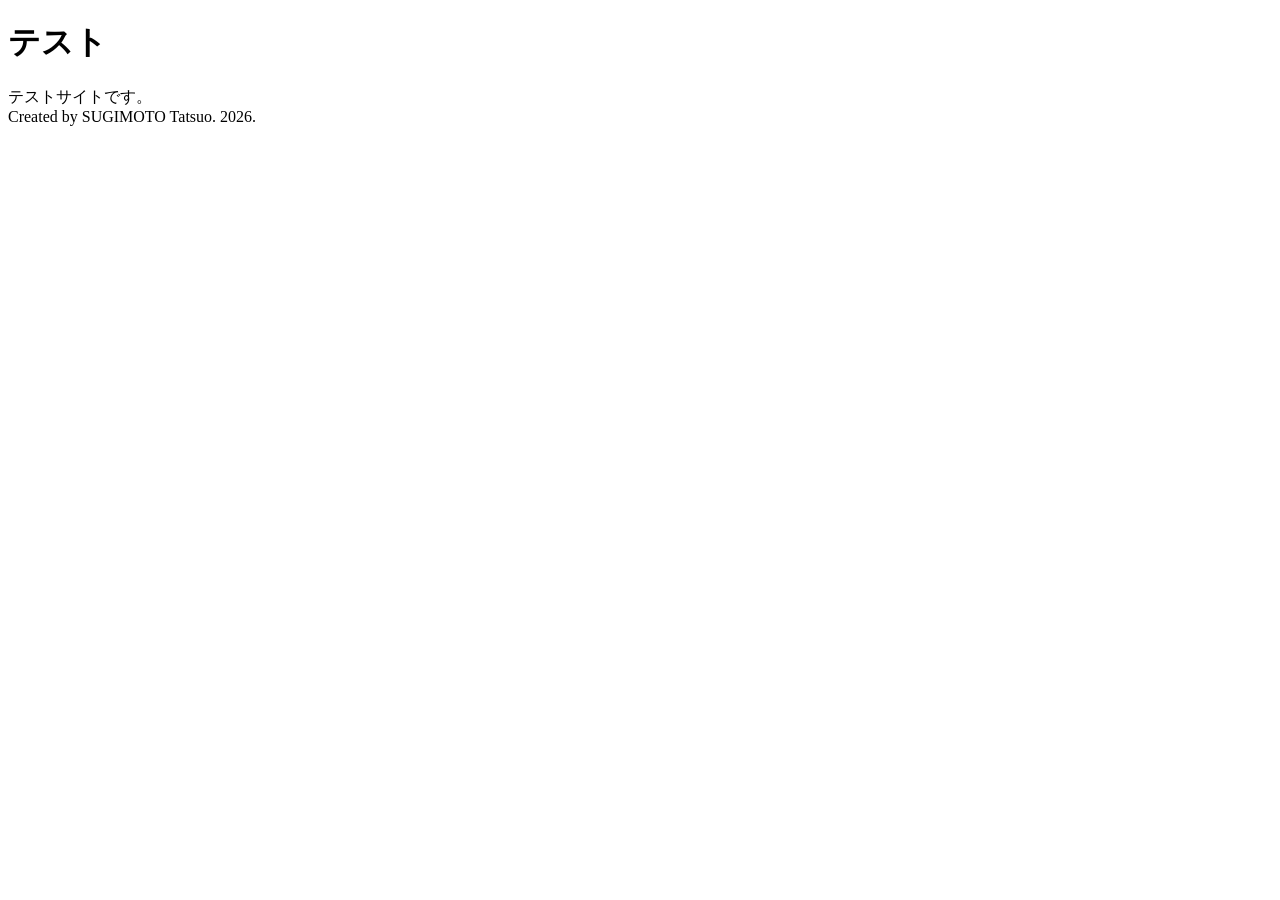
==== docs/index.html @ df459398 "Add files via upload" ====
<!DOCTYPE html>
<html lang="ja">
<head>
  <meta charset="UTF-8">
  <meta name="viewport" content="width=device-width, initial-scale=1.0">
  <title>テスト</title>
  <link rel="stylesheet" href="style.css">
</head>
<body>
  <header>
    <h1>テスト</h1>
  </header>

  <main>
    テストサイトです。
  </main>
  <footer>Created by SUGIMOTO Tatsuo. 2026.</footer>
</body>
</html>
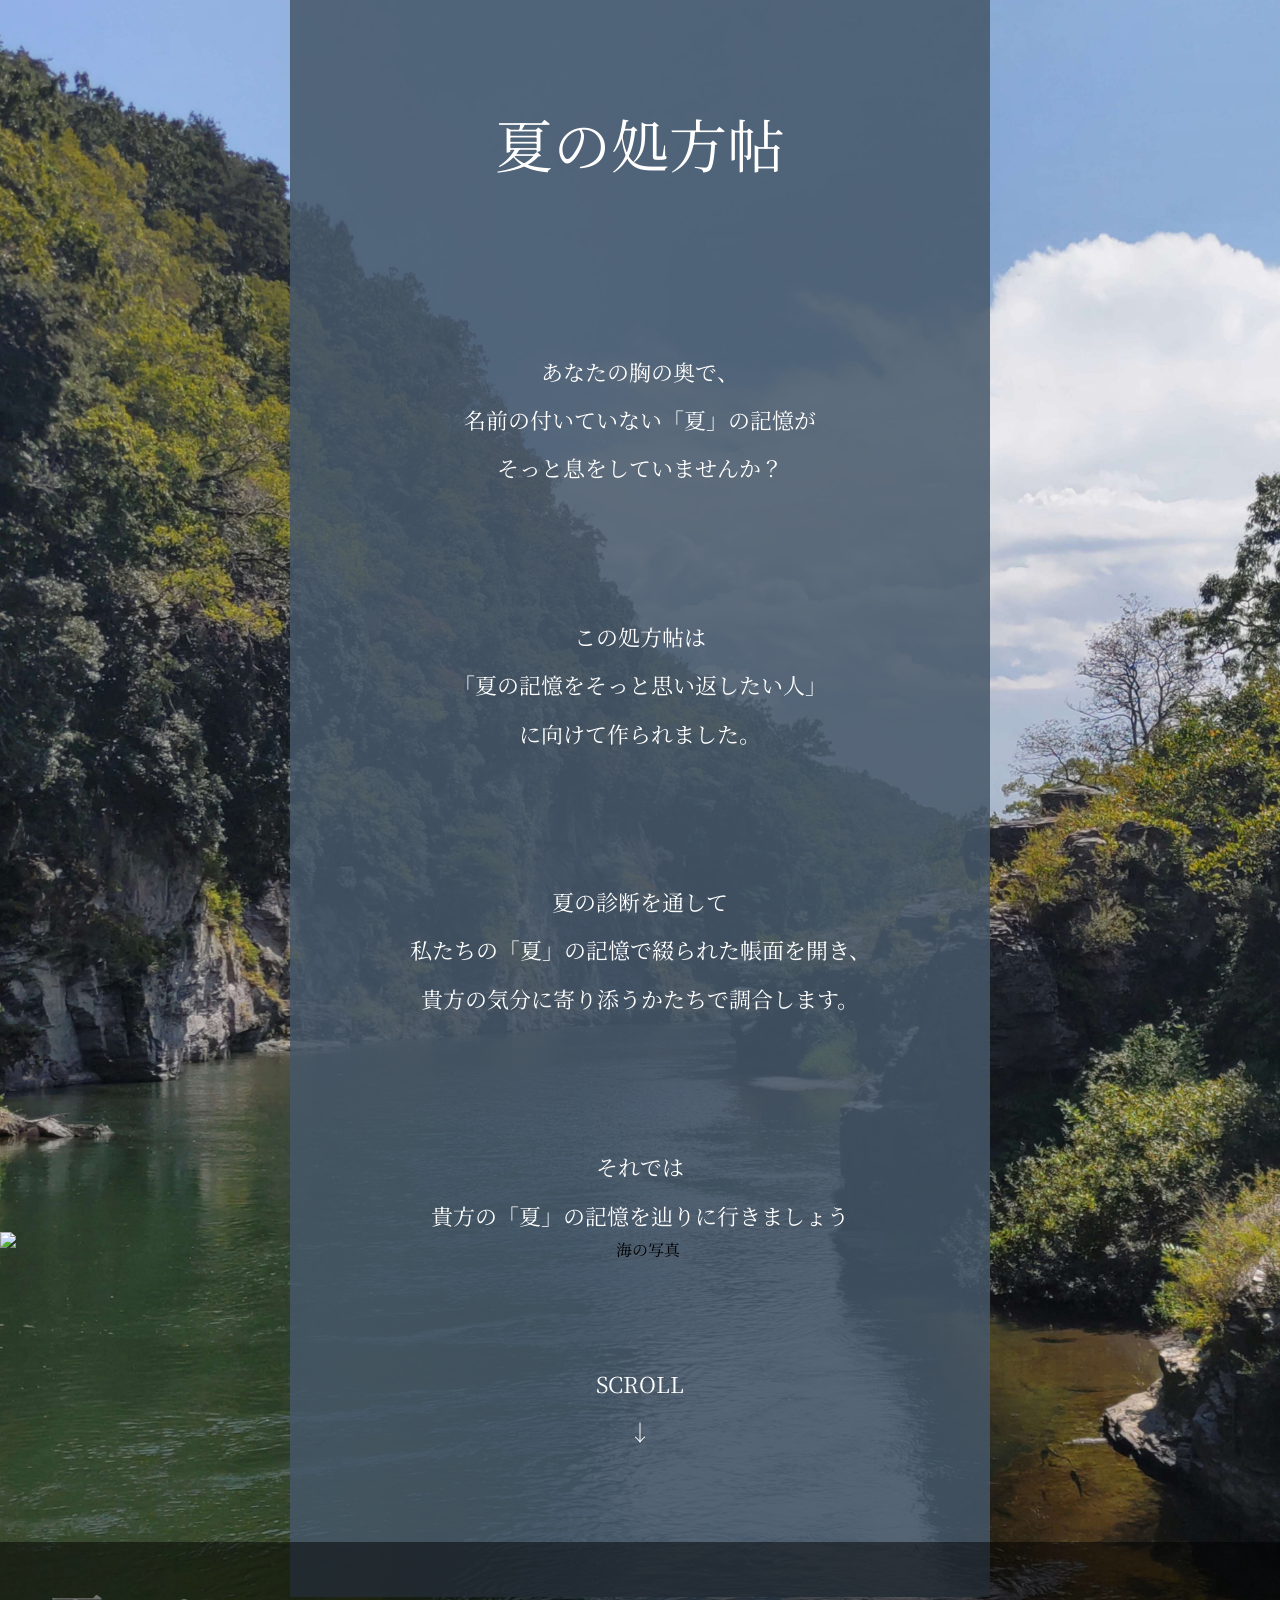
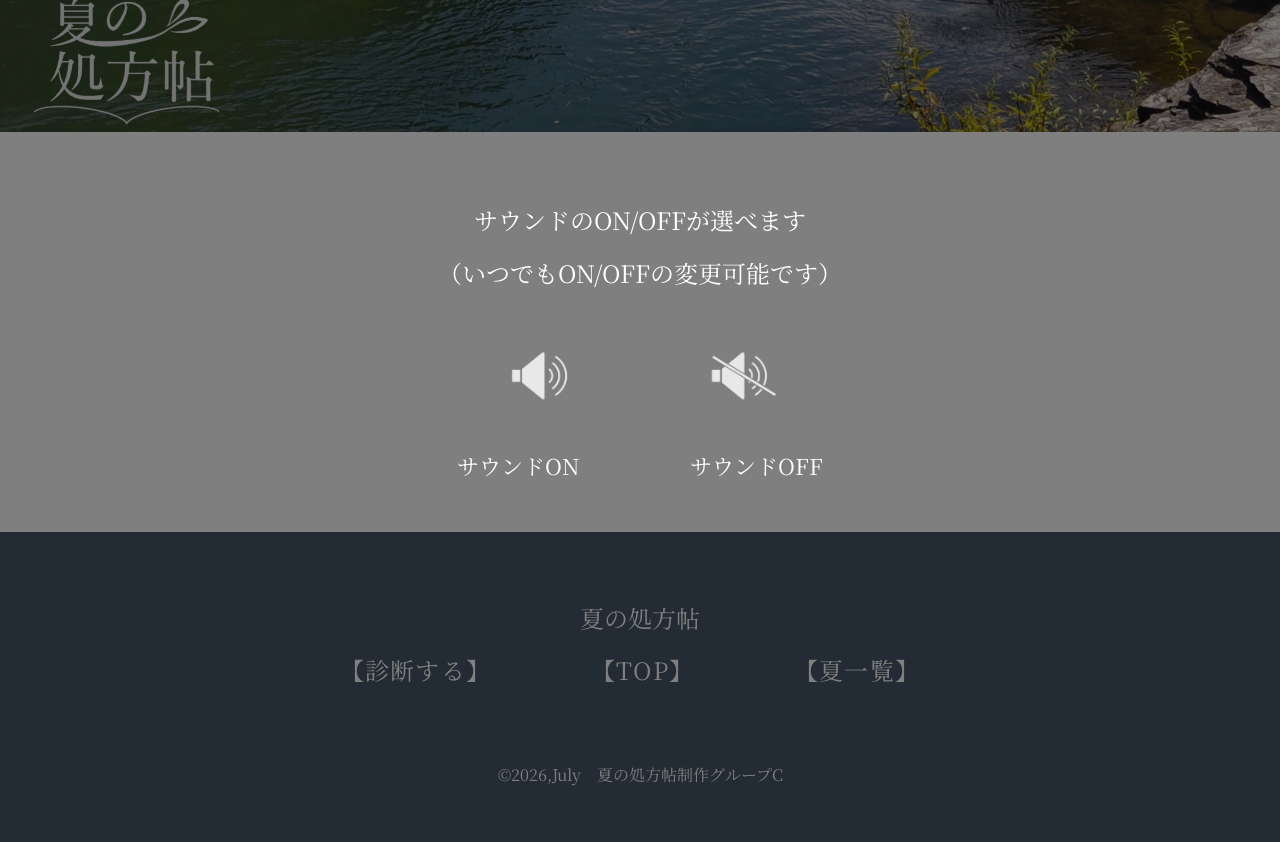
==== commit d041b0de: "Add files via upload" ====
--- a/docs/index.html
+++ b/docs/index.html
@@ -1,19 +1,157 @@
-<!DOCTYPE html>
-<html lang="ja">
-<head>
-  <meta charset="UTF-8">
-  <meta name="viewport" content="width=device-width, initial-scale=1.0">
-  <title>テスト</title>
-  <link rel="stylesheet" href="style.css">
-</head>
-<body>
-  <header>
-    <h1>テスト</h1>
-  </header>
-
-  <main>
-    テストサイトです。
-  </main>
-  <footer>Created by SUGIMOTO Tatsuo. 2026.</footer>
-</body>
-</html>
+<!DOCTYPE html>
+<html lang="ja">
+<head>
+    <meta charset="UTF-8">
+    <meta name="viewport" content="width=device-width, initial-scale=1.0">
+    <title>トップページ</title>
+    <link rel="stylesheet" href="style.css">
+    <link rel="preconnect" href="https://fonts.googleapis.com">
+    <link rel="preconnect" href="https://fonts.gstatic.com" crossorigin>
+    <link href="https://fonts.googleapis.com/css2?family=Noto+Serif+JP:wght@200..900&family=Nunito:ital,wght@0,200..1000;1,200..1000&display=swap" rel="stylesheet">
+</head>
+<body>
+    <audio id="bgm" src="sounds/風鈴の音.mp3"></audio>
+    <img class="logo" src="images/logo.png">
+    <div class="volume-overlay" id="volumeOverlay">
+        <div class="volume-text">
+            <h2>サウンドのON/OFFが選べます</h2>
+            <h2>（いつでもON/OFFの変更可能です）</h2>
+        </div>
+        <div class="volume-icons">
+            <img id="soundOn" src="images/on.png" alt="音声ON">
+            <img id="soundOff" src="images/off.png" alt="音声OFF">
+        </div>
+        <div class="volume-text">
+            <h3>サウンドON　　　　　サウンドOFF</h3>
+        </div>
+    </div>
+    
+    <div class="intro-wrapper">
+        <div class="introduce-band">
+            <h1>夏の処方帖</h1>
+            <h3>
+                あなたの胸の奥で、<br>
+                名前の付いていない「夏」の記憶が<br>
+                そっと息をしていませんか？
+            </h3>
+            <h3>
+                この処方帖は<br>
+                「夏の記憶をそっと思い返したい人」<br>
+                に向けて作られました。
+            </h3>
+            <h3>
+                夏の診断を通して<br>
+                私たちの「夏」の記憶で綴られた帳面を開き、<br>
+                貴方の気分に寄り添うかたちで調合します。
+            </h3>
+            <h3>
+                それでは<br>
+                貴方の「夏」の記憶を辿りに行きましょう
+            </h3>
+            <h3 id="scrollText">
+                SCROLL<br>↓
+            </h3>
+        </div>
+    </div>
+    
+    <div class="stack" id="stack">
+        <img class="ichiran" src="images/ichiran.png" alt="海の写真">
+        <div class="main-head" id="mainHead">
+            <h1>
+                <a href="index.html"><img src="images/logo.png"></a>
+                 <button class="sound-button" id="soundBtn" type="button" aria-label="音声のON/OFFを切り替え">
+                    <img src="images/on.png" id="soundBtnIcon" alt="音声ON">
+                </button>
+            </h1>
+        </div>
+        <div class="main" id="maincontext">
+            <h3>
+                以下の「診断する」ボタンから<br>
+                夏の問診票の記入をお願いします。<br><br>
+                診断結果をもとにあなたの気分に寄り添った「夏」を調合します。
+            </h3>
+            <a href="sindan/sindan-1.html" class="sindan-btn">診断する</a>
+            <p>↓種類から選ぶ</p>
+            <h2 id="natsuListTitle">夏一覧</h2>
+            <div class="natsu-list" id="natsuList">
+                <div class="natsu-col">
+                    <div class="natsu-item" style="background-image: url('images/fes.png');">
+                        <div class="natsu-overlay">
+                            <p class="natsu-title">マツリールクリーム</p>
+                            <a href="medicine/result-b.html" class="natsu-link">詳細を見る＞</a>
+                        </div>
+                    </div>
+                    <div class="natsu-item" style="background-image: url('images/ramune.png');">
+                        <div class="natsu-overlay">
+                            <p class="natsu-title">ラムネール錠 1.9%</p>
+                            <a href="medicine/result-i.html" class="natsu-link">詳細を見る＞</a>
+                        </div>
+                    </div>
+                    <div class="natsu-item" style="background-image: url('images/tunnel.png');">
+                        <div class="natsu-overlay">
+                            <p class="natsu-title">グルーミン隧錠</p>
+                            <a href="medicine/result-a.html" class="natsu-link">詳細を見る＞</a>
+                        </div>
+                    </div>
+                </div>
+            <div class="natsu-col natsu-col-center">
+                <div class="natsu-item" style="background-image: url('images/ocean.png');">
+                    <div class="natsu-overlay">
+                            <p class="natsu-title">オーシャン顆ィ粒</p>
+                            <a href="medicine/result-d.html" class="natsu-link">詳細を見る＞</a>
+                        </div>
+                </div>
+                <div class="natsu-item" style="background-image: url('images/shrine.png');">
+                    <div class="natsu-overlay">
+                            <p class="natsu-title">杜の雫（もりのしずく）</p>
+                            <a href="medicine/result-f.html" class="natsu-link">詳細を見る＞</a>
+                        </div>
+                </div>
+                <div class="natsu-item" style="background-image: url('images/field.png');">
+                    <div class="natsu-overlay">
+                            <p class="natsu-title">原風景シロップ</p>
+                            <a href="medicine/result-e.html" class="natsu-link">詳細を見る＞</a>
+                        </div>
+                </div>
+                <div class="natsu-item" style="background-image: url('images/sunset.png');">
+                    <div class="natsu-overlay">
+                            <p class="natsu-title">夕凪ドロップ</p>
+                            <a href="medicine/result-h.html" class="natsu-link">詳細を見る＞</a>
+                        </div>
+                </div>
+            </div>
+            <div class="natsu-col">
+                <div class="natsu-item" style="background-image: url('images/forest.png');">
+                    <div class="natsu-overlay">
+                            <p class="natsu-title">森音錠</p>
+                            <a href="medicine/result-c.html" class="natsu-link">詳細を見る＞</a>
+                        </div>
+                </div>
+                <div class="natsu-item" style="background-image: url('images/ka.png');">
+                    <div class="natsu-overlay">
+                            <p class="natsu-title">蚊取貼香</p>
+                            <a href="medicine/result-j.html" class="natsu-link">詳細を見る＞</a>
+                        </div>
+                </div>
+                <div class="natsu-item" style="background-image: url('images/water_melon.png');">
+                    <div class="natsu-overlay">
+                            <p class="natsu-title">西瓜漢方（すいかんぽう）</p>
+                            <a href="medicine/result-g.html" class="natsu-link">詳細を見る＞</a>
+                        </div>
+                </div>
+            </div>
+            </div>
+        </div>
+    </div>
+    <footer>
+        <h2>夏の処方帖</h2>
+        <nav class="footer-nav">
+            <a href="sindan/sindan-1.html">【診断する】</a>
+            <a href="index.html">【TOP】</a>
+            <a href="" id="footerNatsuLink">【夏一覧】</a>
+        </nav>
+        <p>©2026,July　夏の処方帖制作グループC</p>
+    </footer>
+    <script src="script.js"></script>
+</body>
+</html>
--- a/docs/style.css
+++ b/docs/style.css
@@ -0,0 +1,338 @@
+* {
+    margin: 0;
+    padding: 0;
+    box-sizing: border-box;
+    font-family: "Noto Serif JP", sans-serif;
+    font-optical-sizing: auto;
+    font-weight: 400;
+    font-style: normal;
+}
+
+body {
+  width: 100%;
+  text-align: center;
+  line-height: 2.2;
+}
+body h1 {
+  font-size: 58px;
+  margin-top: 40px;
+  margin-bottom: 120px;
+}
+body h3 {
+  font-size: 22px;
+  margin-top: 20px;
+  margin-bottom: 100px;
+}
+
+.logo {
+  position: fixed;
+  top: 10px;
+  left: 30px;
+  z-index: 1;
+  width: 200px;
+  height: auto;
+  pointer-events: none;
+}
+
+.volume-overlay {
+  position: fixed;
+  top: 0;
+  left: 0;
+  width: 100%;
+  height: 100%;
+  z-index: 10;
+  background-color: rgba(0, 0, 0, 0.5);
+  justify-content: center;
+  align-items: center;
+  display: flex;
+  flex-direction: column;
+  gap: 16px;
+  transition: opacity 0.6s ease;
+  color: white;
+}
+.volume-icons {
+  justify-content: center;
+  display: flex;
+  flex-direction: row; 
+  gap: 80px;
+}
+.volume-icons img {
+  width: 120px;
+  cursor: pointer;
+}
+.volume-text:last-child {
+  margin-top: -30px;
+}
+.volume-overlay.is-hidden {
+  opacity: 0;
+  pointer-events: none;
+}
+
+.intro-wrapper {
+  position: relative;
+  min-height: 100vh;
+  padding-bottom: 15vh;
+  background-image: url("images/top-page_1.jpg");
+  background-size: cover; 
+  background-position: top center;
+  background-repeat: no-repeat;
+  display: flex;
+  align-items: center;
+}
+.introduce-band {
+  z-index: 1;
+  display: flex;
+  flex-direction: column;
+  justify-content: center;
+  align-items: center;
+  width: 80%;
+  max-width: 700px;
+  margin: 0 auto;
+  padding: 40px 24px;
+  background-color: rgba(70, 88, 105, 0.85);
+  text-align: center;
+  color: white;
+}
+
+.stack {
+  position: relative;
+  z-index: 2;
+  width: 100%;
+  margin-top: -500px;
+  overflow: hidden;
+}
+.ichiran {
+  width: 100%;
+  min-height: 100vh;
+  display: block;
+  object-fit: cover;
+  position: relative;
+  will-change: transform;
+}
+.main-head {
+  position: fixed;
+  top: 0;
+  left: 0;
+  width: 100%;
+  z-index: 20;
+  opacity: 0;
+  transform: translateY(-120%);
+  transition: transform 0.8s cubic-bezier(0.22, 1, 0.36, 1), box-shadow 0.4s ease;
+  pointer-events: none;
+}
+.main-head.is-visible {
+  opacity: 1;
+  transform: translateY(0);
+  box-shadow: 0 8px 20px rgba(0, 0, 0, 0.4);
+}
+.main-head h1 {
+  margin: 0;
+  box-sizing: border-box;
+  padding: 0 150px;
+  background-color: rgb(70, 88, 105);
+  display: flex;
+  align-items: center;
+  justify-content: space-between;
+  height: 110px;
+  overflow: visible;
+}
+.main-head h1 a img {
+  width: 120px;
+  height: auto;
+  display: block;
+}
+.sound-button {
+  pointer-events: auto;
+  flex-shrink: 0;
+  background: none;
+  border: none;
+  padding: 0;
+  line-height: 0;
+  cursor: pointer;
+}
+.sound-button img {
+  width: 80px;
+  height: 80px;
+  display: block;
+}
+.main {
+  position: absolute;
+  top: 25%;
+  left: 50%;
+  z-index: 3;
+  width: 80%;
+  max-width: 1240px;
+  color: white;
+  text-align: center;
+  pointer-events: none;
+  opacity: 0;
+  transform: translate(-50%, 20px);
+  transition: opacity 1.6s ease, transform 1.6s ease;
+}
+.main h3 {
+  font-size: 28px;
+  line-height: 2.8;
+}
+.main.is-visible {
+  opacity: 1;
+  transform: translate(-50%, 0);
+}
+
+.sindan-btn {
+  margin-top: 150px;
+  pointer-events: auto;
+  display: inline-block;
+  margin-top: 40px;
+  padding: 20px 120px;
+  font-size: 35px;
+  color: white;
+  background-color: rgb(70, 88, 105);
+  border-radius: 20px;
+  text-decoration: none;
+  transition: background-color 0.3s ease, color 0.3s ease;
+}
+.sindan-btn:hover {
+  background-color: rgb(70, 88, 105);
+  color: white;
+}
+.main p {
+  display: block;
+  margin: 10px -280px 0 auto;
+  color: white;
+  font-size: 20px;
+
+}
+
+.main h2 {
+  position: relative;
+  margin-top: 120px;
+  font-size: 35px;
+  padding: 12px 500px;
+  color: white;
+  background-color: rgb(70, 88, 105);
+}
+.natsu-list {
+  display: flex;
+  justify-content: center;
+  align-items: flex-start;
+  gap: 140px;
+  margin-top: 220px;
+  padding: 0 50px 140px;
+  pointer-events: auto;
+}
+.natsu-col {
+  display: flex;
+  flex-direction: column;
+  gap: 60px;
+  flex: 1;
+  max-width: 220px;
+}
+.natsu-col-center {
+  margin-top: -110px;
+}
+.natsu-item {
+  width: 145%;
+  margin-left: -17%;
+  aspect-ratio: 1/1;
+  background-color: rgba(255, 255, 255, 0.5);
+  background-size: cover;
+  background-position: center;
+  border-radius: 4px;
+  position: relative;
+  overflow: hidden;
+  cursor: pointer;
+}
+.natsu-item::before {
+  content: "";
+  position: absolute;
+  inset: 0;
+  background-color: rgba(0, 0, 0, 0.4);
+  opacity: 0;
+  transition: opacity 0.3s ease;
+  pointer-events: none;
+  z-index: 1;
+}
+.natsu-item:hover::before {
+  opacity: 1;
+}
+.natsu-overlay {
+  position: absolute;
+  inset: 0;
+  z-index: 2;
+  display: flex;
+  flex-direction: column;
+  justify-content: flex-end;
+  align-items: flex-start;
+  gap: 14px;
+  padding: 16px;
+  background: linear-gradient(180deg, rgba(0, 0, 0, 0) 45%, rgba(0, 0, 0, 0.55) 100%);
+  color: white;
+  text-align: left;
+}
+.natsu-title {
+  font-size: 20px;
+  margin-left: 15px;
+}
+.natsu-link {
+  align-self: flex-end;
+  font-size: 15px;
+  color: white;
+  text-decoration: underline;
+  opacity: 0;
+  transform: translateX(-30px);
+  transition: opacity 0.4s ease, transform 0.4s ease;
+}
+.natsu-item:hover .natsu-link {
+  opacity: 1;
+  transform: translateX(0);
+}
+@media (max-width: 760px) {
+  .natsu-list {
+    flex-wrap: wrap;
+    padding: 0 20px 100px;
+  }
+  .natsu-col-center {
+    margin-top: 0;
+  }
+  .natsu-col {
+    max-width: 45%;
+  }
+}
+
+footer {
+  background-color: rgb(70, 88, 105);
+  color: white;
+  padding: 60px 40px 50px;
+  text-align: center;
+}
+.footer h2 {
+  font-size: 32px;
+  font-weight: 500;
+  letter-spacing: 0.1em;
+  margin-bottom: 50px;
+}
+.footer-nav {
+  display: flex;
+  justify-content: center;
+  gap: 120px;
+  margin-bottom: 60px;
+}
+.footer-nav a {
+  position: relative;
+  color: white;
+  text-decoration: none;
+  font-size: 24px;
+  margin-left: -20px;
+  letter-spacing: 0.05em;
+}
+.footer p {
+  font-size: 14px;
+  color: rgba(255, 255, 255, 0.85);
+  letter-spacing: 0.05em;
+}
+@media (max-width: 760px) {
+  .footer-nav {
+    gap: 40px;
+    flex-wrap: wrap;
+  }
+}
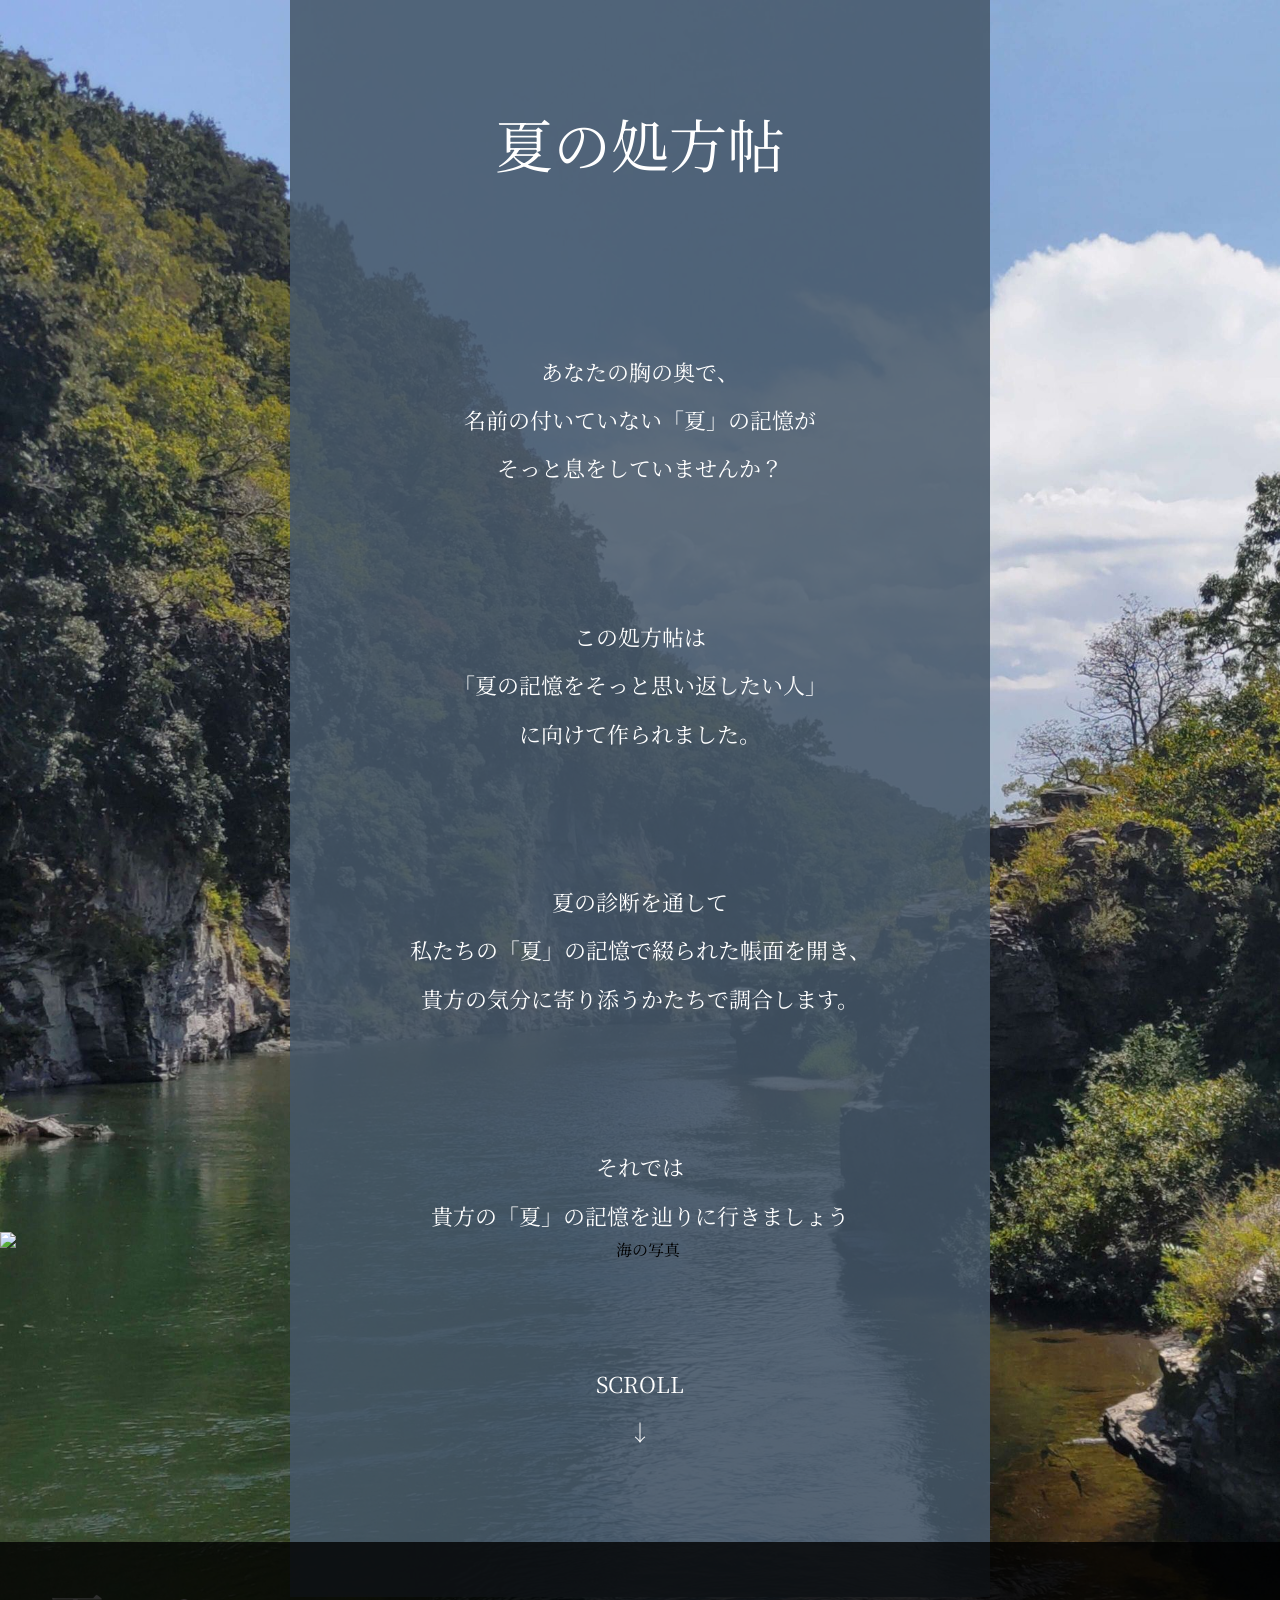
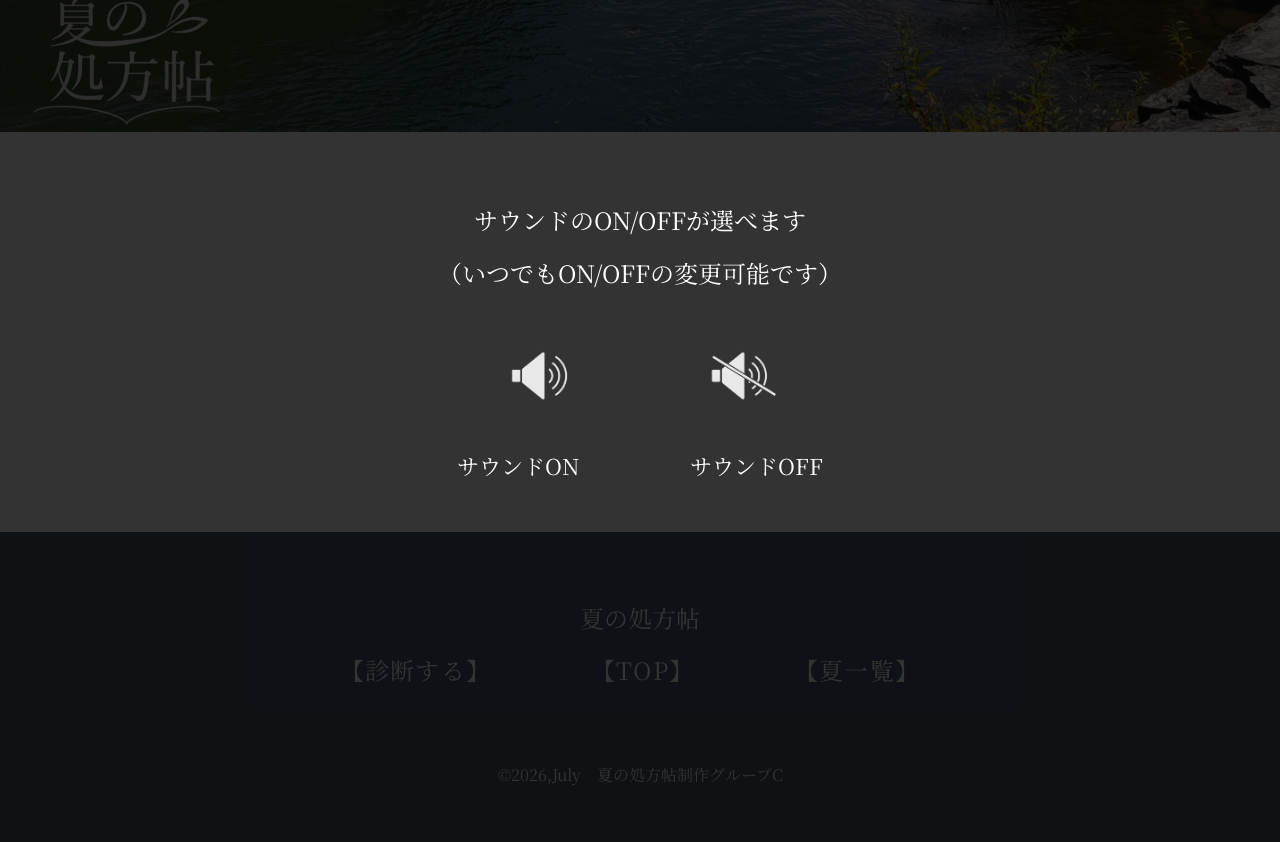
==== commit ddbb78a3: "Add files via upload" ====
--- a/docs/index.html
+++ b/docs/index.html
@@ -3,7 +3,7 @@
 <head>
     <meta charset="UTF-8">
     <meta name="viewport" content="width=device-width, initial-scale=1.0">
-    <title>トップページ</title>
+    <title>夏の処方帖トップ</title>
     <link rel="stylesheet" href="style.css">
     <link rel="preconnect" href="https://fonts.googleapis.com">
     <link rel="preconnect" href="https://fonts.gstatic.com" crossorigin>
@@ -59,7 +59,7 @@
         <div class="main-head" id="mainHead">
             <h1>
                 <a href="index.html"><img src="images/logo.png"></a>
-                 <button class="sound-button" id="soundBtn" type="button" aria-label="音声のON/OFFを切り替え">
+                <button class="sound-button" id="soundBtn" type="button" aria-label="音声のON/OFFを切り替え">
                     <img src="images/on.png" id="soundBtnIcon" alt="音声ON">
                 </button>
             </h1>
--- a/docs/style.css
+++ b/docs/style.css
@@ -41,7 +41,7 @@
   width: 100%;
   height: 100%;
   z-index: 10;
-  background-color: rgba(0, 0, 0, 0.5);
+  background-color: rgba(0, 0, 0, 0.8);
   justify-content: center;
   align-items: center;
   display: flex;
@@ -124,6 +124,7 @@
   opacity: 1;
   transform: translateY(0);
   box-shadow: 0 8px 20px rgba(0, 0, 0, 0.4);
+  pointer-events: auto;
 }
 .main-head h1 {
   margin: 0;
@@ -275,7 +276,7 @@
 }
 .natsu-link {
   align-self: flex-end;
-  font-size: 15px;
+  font-size: 18px;
   color: white;
   text-decoration: underline;
   opacity: 0;
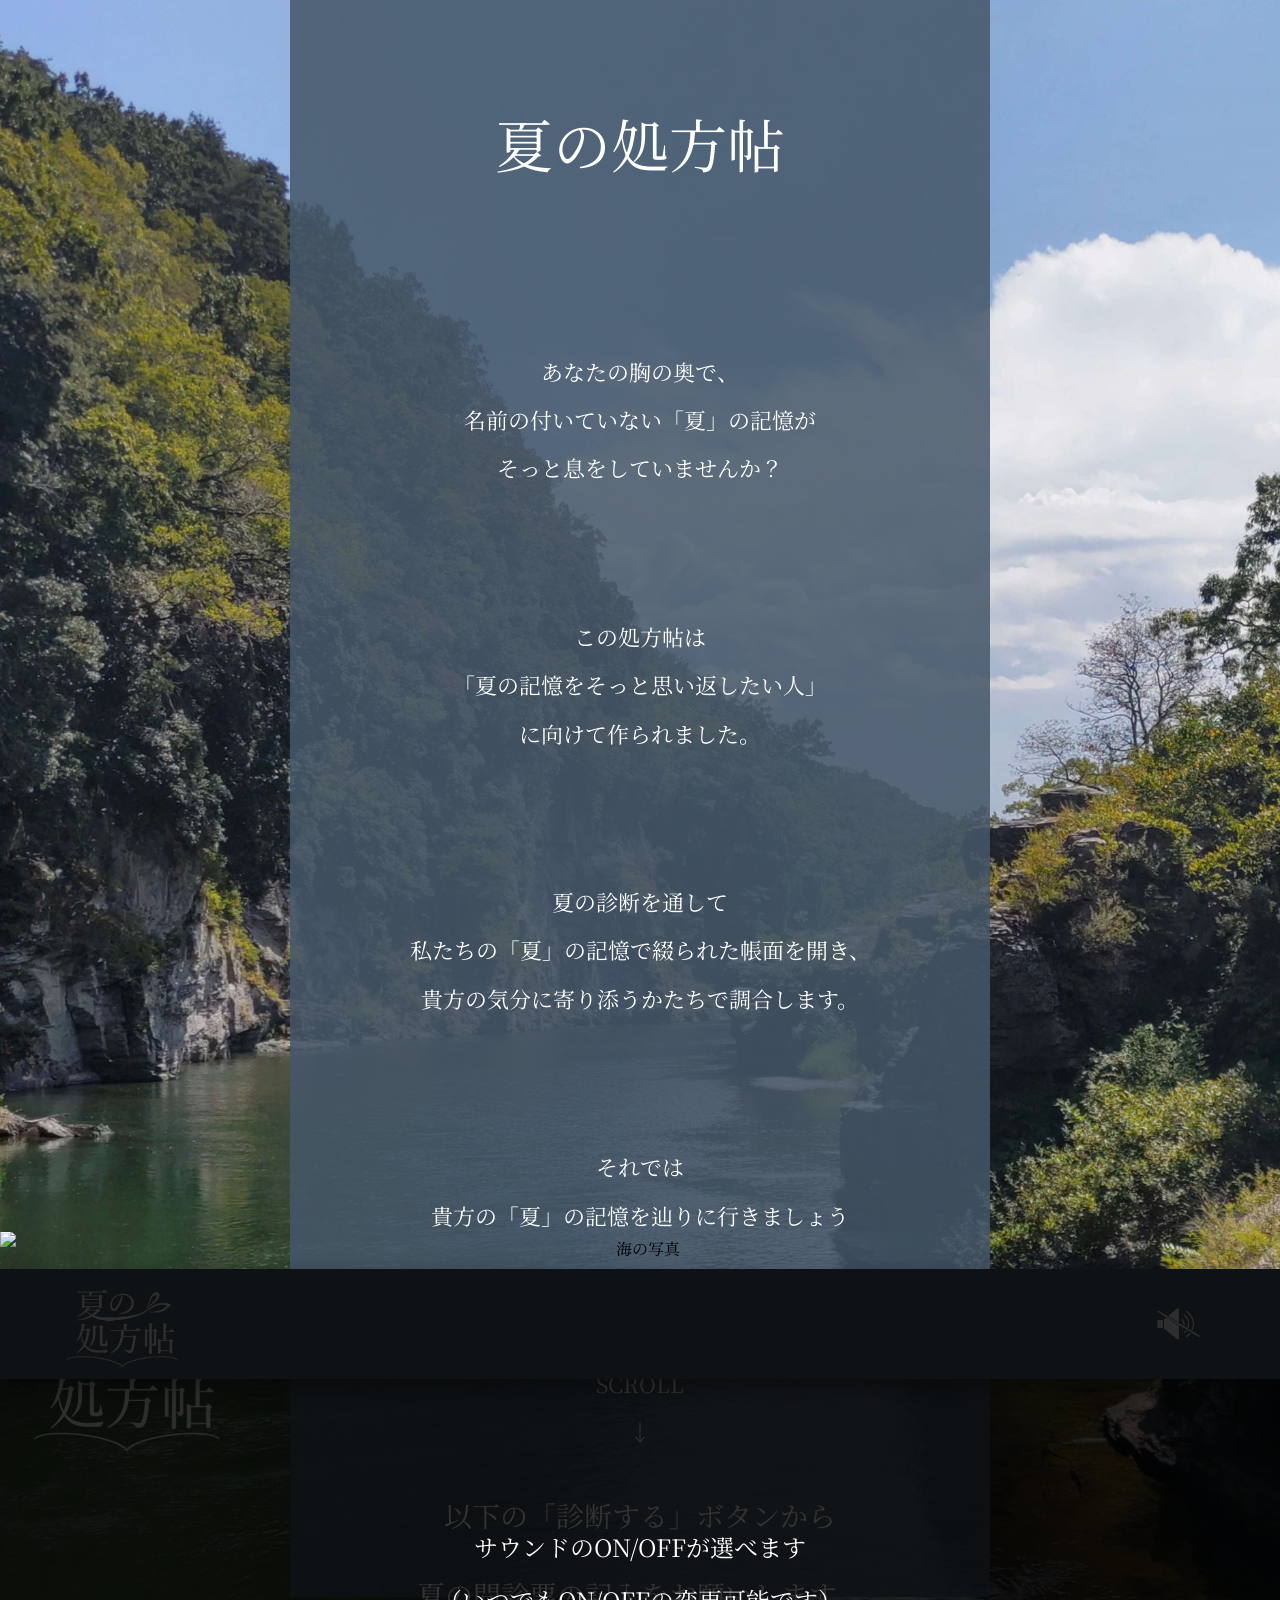
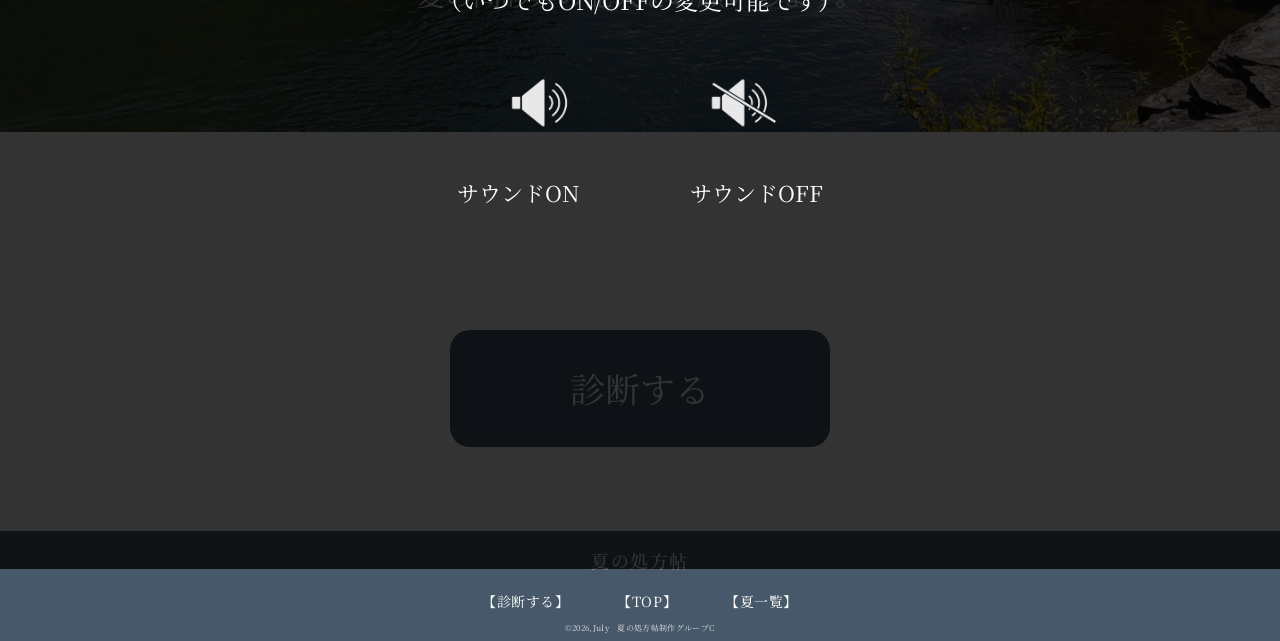
==== commit ae1aa7a0: "Add files via upload" ====
--- a/docs/index.html
+++ b/docs/index.html
@@ -1,157 +1,157 @@
-<!DOCTYPE html>
-<html lang="ja">
-<head>
-    <meta charset="UTF-8">
-    <meta name="viewport" content="width=device-width, initial-scale=1.0">
-    <title>夏の処方帖トップ</title>
-    <link rel="stylesheet" href="style.css">
-    <link rel="preconnect" href="https://fonts.googleapis.com">
-    <link rel="preconnect" href="https://fonts.gstatic.com" crossorigin>
-    <link href="https://fonts.googleapis.com/css2?family=Noto+Serif+JP:wght@200..900&family=Nunito:ital,wght@0,200..1000;1,200..1000&display=swap" rel="stylesheet">
-</head>
-<body>
-    <audio id="bgm" src="sounds/風鈴の音.mp3"></audio>
-    <img class="logo" src="images/logo.png">
-    <div class="volume-overlay" id="volumeOverlay">
-        <div class="volume-text">
-            <h2>サウンドのON/OFFが選べます</h2>
-            <h2>（いつでもON/OFFの変更可能です）</h2>
-        </div>
-        <div class="volume-icons">
-            <img id="soundOn" src="images/on.png" alt="音声ON">
-            <img id="soundOff" src="images/off.png" alt="音声OFF">
-        </div>
-        <div class="volume-text">
-            <h3>サウンドON　　　　　サウンドOFF</h3>
-        </div>
-    </div>
-    
-    <div class="intro-wrapper">
-        <div class="introduce-band">
-            <h1>夏の処方帖</h1>
-            <h3>
-                あなたの胸の奥で、<br>
-                名前の付いていない「夏」の記憶が<br>
-                そっと息をしていませんか？
-            </h3>
-            <h3>
-                この処方帖は<br>
-                「夏の記憶をそっと思い返したい人」<br>
-                に向けて作られました。
-            </h3>
-            <h3>
-                夏の診断を通して<br>
-                私たちの「夏」の記憶で綴られた帳面を開き、<br>
-                貴方の気分に寄り添うかたちで調合します。
-            </h3>
-            <h3>
-                それでは<br>
-                貴方の「夏」の記憶を辿りに行きましょう
-            </h3>
-            <h3 id="scrollText">
-                SCROLL<br>↓
-            </h3>
-        </div>
-    </div>
-    
-    <div class="stack" id="stack">
-        <img class="ichiran" src="images/ichiran.png" alt="海の写真">
-        <div class="main-head" id="mainHead">
-            <h1>
-                <a href="index.html"><img src="images/logo.png"></a>
-                <button class="sound-button" id="soundBtn" type="button" aria-label="音声のON/OFFを切り替え">
-                    <img src="images/on.png" id="soundBtnIcon" alt="音声ON">
-                </button>
-            </h1>
-        </div>
-        <div class="main" id="maincontext">
-            <h3>
-                以下の「診断する」ボタンから<br>
-                夏の問診票の記入をお願いします。<br><br>
-                診断結果をもとにあなたの気分に寄り添った「夏」を調合します。
-            </h3>
-            <a href="sindan/sindan-1.html" class="sindan-btn">診断する</a>
-            <p>↓種類から選ぶ</p>
-            <h2 id="natsuListTitle">夏一覧</h2>
-            <div class="natsu-list" id="natsuList">
-                <div class="natsu-col">
-                    <div class="natsu-item" style="background-image: url('images/fes.png');">
-                        <div class="natsu-overlay">
-                            <p class="natsu-title">マツリールクリーム</p>
-                            <a href="medicine/result-b.html" class="natsu-link">詳細を見る＞</a>
-                        </div>
-                    </div>
-                    <div class="natsu-item" style="background-image: url('images/ramune.png');">
-                        <div class="natsu-overlay">
-                            <p class="natsu-title">ラムネール錠 1.9%</p>
-                            <a href="medicine/result-i.html" class="natsu-link">詳細を見る＞</a>
-                        </div>
-                    </div>
-                    <div class="natsu-item" style="background-image: url('images/tunnel.png');">
-                        <div class="natsu-overlay">
-                            <p class="natsu-title">グルーミン隧錠</p>
-                            <a href="medicine/result-a.html" class="natsu-link">詳細を見る＞</a>
-                        </div>
-                    </div>
-                </div>
-            <div class="natsu-col natsu-col-center">
-                <div class="natsu-item" style="background-image: url('images/ocean.png');">
-                    <div class="natsu-overlay">
-                            <p class="natsu-title">オーシャン顆ィ粒</p>
-                            <a href="medicine/result-d.html" class="natsu-link">詳細を見る＞</a>
-                        </div>
-                </div>
-                <div class="natsu-item" style="background-image: url('images/shrine.png');">
-                    <div class="natsu-overlay">
-                            <p class="natsu-title">杜の雫（もりのしずく）</p>
-                            <a href="medicine/result-f.html" class="natsu-link">詳細を見る＞</a>
-                        </div>
-                </div>
-                <div class="natsu-item" style="background-image: url('images/field.png');">
-                    <div class="natsu-overlay">
-                            <p class="natsu-title">原風景シロップ</p>
-                            <a href="medicine/result-e.html" class="natsu-link">詳細を見る＞</a>
-                        </div>
-                </div>
-                <div class="natsu-item" style="background-image: url('images/sunset.png');">
-                    <div class="natsu-overlay">
-                            <p class="natsu-title">夕凪ドロップ</p>
-                            <a href="medicine/result-h.html" class="natsu-link">詳細を見る＞</a>
-                        </div>
-                </div>
-            </div>
-            <div class="natsu-col">
-                <div class="natsu-item" style="background-image: url('images/forest.png');">
-                    <div class="natsu-overlay">
-                            <p class="natsu-title">森音錠</p>
-                            <a href="medicine/result-c.html" class="natsu-link">詳細を見る＞</a>
-                        </div>
-                </div>
-                <div class="natsu-item" style="background-image: url('images/ka.png');">
-                    <div class="natsu-overlay">
-                            <p class="natsu-title">蚊取貼香</p>
-                            <a href="medicine/result-j.html" class="natsu-link">詳細を見る＞</a>
-                        </div>
-                </div>
-                <div class="natsu-item" style="background-image: url('images/water_melon.png');">
-                    <div class="natsu-overlay">
-                            <p class="natsu-title">西瓜漢方（すいかんぽう）</p>
-                            <a href="medicine/result-g.html" class="natsu-link">詳細を見る＞</a>
-                        </div>
-                </div>
-            </div>
-            </div>
-        </div>
-    </div>
-    <footer>
-        <h2>夏の処方帖</h2>
-        <nav class="footer-nav">
-            <a href="sindan/sindan-1.html">【診断する】</a>
-            <a href="index.html">【TOP】</a>
-            <a href="" id="footerNatsuLink">【夏一覧】</a>
-        </nav>
-        <p>©2026,July　夏の処方帖制作グループC</p>
-    </footer>
-    <script src="script.js"></script>
-</body>
+<!DOCTYPE html>
+<html lang="ja">
+<head>
+    <meta charset="UTF-8">
+    <meta name="viewport" content="width=device-width, initial-scale=1.0">
+    <title>夏の処方帖トップ</title>
+    <link rel="stylesheet" href="style.css">
+    <link rel="preconnect" href="https://fonts.googleapis.com">
+    <link rel="preconnect" href="https://fonts.gstatic.com" crossorigin>
+    <link href="https://fonts.googleapis.com/css2?family=Noto+Serif+JP:wght@200..900&family=Nunito:ital,wght@0,200..1000;1,200..1000&display=swap" rel="stylesheet">
+</head>
+<body>
+    <audio id="bgm" src="sounds/風鈴の音.mp3"></audio>
+    <img class="logo" src="images/logo.png">
+    <div class="volume-overlay" id="volumeOverlay">
+        <div class="volume-text">
+            <h2>サウンドのON/OFFが選べます</h2>
+            <h2>（いつでもON/OFFの変更可能です）</h2>
+        </div>
+        <div class="volume-icons">
+            <img id="soundOn" src="images/on.png" alt="音声ON">
+            <img id="soundOff" src="images/off.png" alt="音声OFF">
+        </div>
+        <div class="volume-text">
+            <h3>サウンドON　　　　　サウンドOFF</h3>
+        </div>
+    </div>
+    
+    <div class="intro-wrapper">
+        <div class="introduce-band">
+            <h1>夏の処方帖</h1>
+            <h3>
+                あなたの胸の奥で、<br>
+                名前の付いていない「夏」の記憶が<br>
+                そっと息をしていませんか？
+            </h3>
+            <h3>
+                この処方帖は<br>
+                「夏の記憶をそっと思い返したい人」<br>
+                に向けて作られました。
+            </h3>
+            <h3>
+                夏の診断を通して<br>
+                私たちの「夏」の記憶で綴られた帳面を開き、<br>
+                貴方の気分に寄り添うかたちで調合します。
+            </h3>
+            <h3>
+                それでは<br>
+                貴方の「夏」の記憶を辿りに行きましょう
+            </h3>
+            <h3 id="scrollText">
+                SCROLL<br>↓
+            </h3>
+        </div>
+    </div>
+    
+    <div class="stack" id="stack">
+        <img class="ichiran" src="images/ichiran.png" alt="海の写真">
+        <div class="main-head" id="mainHead">
+            <h1>
+                <a href="index.html"><img src="images/logo.png"></a>
+                <button class="sound-button" id="soundBtn" type="button" aria-label="音声のON/OFFを切り替え">
+                    <img src="images/on.png" id="soundBtnIcon" alt="音声ON">
+                </button>
+            </h1>
+        </div>
+        <div class="main" id="maincontext">
+            <h3>
+                以下の「診断する」ボタンから<br>
+                夏の問診票の記入をお願いします。<br><br>
+                診断結果をもとにあなたの気分に寄り添った「夏」を調合します。
+            </h3>
+            <a href="sindan/sindan-1.html" class="sindan-btn">診断する</a>
+            <p id="jumpToNatsu" class="jump-natsu">↓種類から選ぶ</p>
+            <h2 id="natsuListTitle">夏一覧</h2>
+            <div class="natsu-list" id="natsuList">
+                <div class="natsu-col">
+                    <div class="natsu-item" style="background-image: url('images/fes.png');">
+                        <div class="natsu-overlay">
+                            <p class="natsu-title">マツリールクリーム</p>
+                            <a href="medicine/result-b.html" class="natsu-link">詳細を見る＞</a>
+                        </div>
+                    </div>
+                    <div class="natsu-item" style="background-image: url('images/ramune.png');">
+                        <div class="natsu-overlay">
+                            <p class="natsu-title">ラムネール錠 1.9%</p>
+                            <a href="medicine/result-i.html" class="natsu-link">詳細を見る＞</a>
+                        </div>
+                    </div>
+                    <div class="natsu-item" style="background-image: url('images/tunnel.png');">
+                        <div class="natsu-overlay">
+                            <p class="natsu-title">グルーミン隧錠</p>
+                            <a href="medicine/result-a.html" class="natsu-link">詳細を見る＞</a>
+                        </div>
+                    </div>
+                </div>
+            <div class="natsu-col natsu-col-center">
+                <div class="natsu-item" style="background-image: url('images/ocean.png');">
+                    <div class="natsu-overlay">
+                            <p class="natsu-title">オーシャン顆ィ粒</p>
+                            <a href="medicine/result-d.html" class="natsu-link">詳細を見る＞</a>
+                        </div>
+                </div>
+                <div class="natsu-item" style="background-image: url('images/shrine.png');">
+                    <div class="natsu-overlay">
+                            <p class="natsu-title">杜の雫（もりのしずく）</p>
+                            <a href="medicine/result-f.html" class="natsu-link">詳細を見る＞</a>
+                        </div>
+                </div>
+                <div class="natsu-item" style="background-image: url('images/field.png');">
+                    <div class="natsu-overlay">
+                            <p class="natsu-title">原風景シロップ</p>
+                            <a href="medicine/result-e.html" class="natsu-link">詳細を見る＞</a>
+                        </div>
+                </div>
+                <div class="natsu-item" style="background-image: url('images/sunset.png');">
+                    <div class="natsu-overlay">
+                            <p class="natsu-title">夕凪ドロップ</p>
+                            <a href="medicine/result-h.html" class="natsu-link">詳細を見る＞</a>
+                        </div>
+                </div>
+            </div>
+            <div class="natsu-col">
+                <div class="natsu-item" style="background-image: url('images/forest.png');">
+                    <div class="natsu-overlay">
+                            <p class="natsu-title">森音錠</p>
+                            <a href="medicine/result-c.html" class="natsu-link">詳細を見る＞</a>
+                        </div>
+                </div>
+                <div class="natsu-item" style="background-image: url('images/ka.png');">
+                    <div class="natsu-overlay">
+                            <p class="natsu-title">蚊取貼香</p>
+                            <a href="medicine/result-j.html" class="natsu-link">詳細を見る＞</a>
+                        </div>
+                </div>
+                <div class="natsu-item" style="background-image: url('images/water_melon.png');">
+                    <div class="natsu-overlay">
+                            <p class="natsu-title">西瓜漢方（すいかんぽう）</p>
+                            <a href="medicine/result-g.html" class="natsu-link">詳細を見る＞</a>
+                        </div>
+                </div>
+            </div>
+            </div>
+        </div>
+    </div>
+    <footer>
+        <h2>夏の処方帖</h2>
+        <nav class="footer-nav">
+            <a href="sindan/sindan-1.html">【診断する】</a>
+            <a href="index.html">【TOP】</a>
+            <a href="" id="footerNatsuLink">【夏一覧】</a>
+        </nav>
+        <p>©2026,July　夏の処方帖制作グループC</p>
+    </footer>
+    <script src="script.js"></script>
+</body>
 </html>
--- a/docs/style.css
+++ b/docs/style.css
@@ -1,339 +1,702 @@
-* {
-    margin: 0;
-    padding: 0;
-    box-sizing: border-box;
-    font-family: "Noto Serif JP", sans-serif;
-    font-optical-sizing: auto;
-    font-weight: 400;
-    font-style: normal;
-}
-
-body {
-  width: 100%;
-  text-align: center;
-  line-height: 2.2;
-}
-body h1 {
-  font-size: 58px;
-  margin-top: 40px;
-  margin-bottom: 120px;
-}
-body h3 {
-  font-size: 22px;
-  margin-top: 20px;
-  margin-bottom: 100px;
-}
-
-.logo {
-  position: fixed;
-  top: 10px;
-  left: 30px;
-  z-index: 1;
-  width: 200px;
-  height: auto;
-  pointer-events: none;
-}
-
-.volume-overlay {
-  position: fixed;
-  top: 0;
-  left: 0;
-  width: 100%;
-  height: 100%;
-  z-index: 10;
-  background-color: rgba(0, 0, 0, 0.8);
-  justify-content: center;
-  align-items: center;
-  display: flex;
-  flex-direction: column;
-  gap: 16px;
-  transition: opacity 0.6s ease;
-  color: white;
-}
-.volume-icons {
-  justify-content: center;
-  display: flex;
-  flex-direction: row; 
-  gap: 80px;
-}
-.volume-icons img {
-  width: 120px;
-  cursor: pointer;
-}
-.volume-text:last-child {
-  margin-top: -30px;
-}
-.volume-overlay.is-hidden {
-  opacity: 0;
-  pointer-events: none;
-}
-
-.intro-wrapper {
-  position: relative;
-  min-height: 100vh;
-  padding-bottom: 15vh;
-  background-image: url("images/top-page_1.jpg");
-  background-size: cover; 
-  background-position: top center;
-  background-repeat: no-repeat;
-  display: flex;
-  align-items: center;
-}
-.introduce-band {
-  z-index: 1;
-  display: flex;
-  flex-direction: column;
-  justify-content: center;
-  align-items: center;
-  width: 80%;
-  max-width: 700px;
-  margin: 0 auto;
-  padding: 40px 24px;
-  background-color: rgba(70, 88, 105, 0.85);
-  text-align: center;
-  color: white;
-}
-
-.stack {
-  position: relative;
-  z-index: 2;
-  width: 100%;
-  margin-top: -500px;
-  overflow: hidden;
-}
-.ichiran {
-  width: 100%;
-  min-height: 100vh;
-  display: block;
-  object-fit: cover;
-  position: relative;
-  will-change: transform;
-}
-.main-head {
-  position: fixed;
-  top: 0;
-  left: 0;
-  width: 100%;
-  z-index: 20;
-  opacity: 0;
-  transform: translateY(-120%);
-  transition: transform 0.8s cubic-bezier(0.22, 1, 0.36, 1), box-shadow 0.4s ease;
-  pointer-events: none;
-}
-.main-head.is-visible {
-  opacity: 1;
-  transform: translateY(0);
-  box-shadow: 0 8px 20px rgba(0, 0, 0, 0.4);
-  pointer-events: auto;
-}
-.main-head h1 {
-  margin: 0;
-  box-sizing: border-box;
-  padding: 0 150px;
-  background-color: rgb(70, 88, 105);
-  display: flex;
-  align-items: center;
-  justify-content: space-between;
-  height: 110px;
-  overflow: visible;
-}
-.main-head h1 a img {
-  width: 120px;
-  height: auto;
-  display: block;
-}
-.sound-button {
-  pointer-events: auto;
-  flex-shrink: 0;
-  background: none;
-  border: none;
-  padding: 0;
-  line-height: 0;
-  cursor: pointer;
-}
-.sound-button img {
-  width: 80px;
-  height: 80px;
-  display: block;
-}
-.main {
-  position: absolute;
-  top: 25%;
-  left: 50%;
-  z-index: 3;
-  width: 80%;
-  max-width: 1240px;
-  color: white;
-  text-align: center;
-  pointer-events: none;
-  opacity: 0;
-  transform: translate(-50%, 20px);
-  transition: opacity 1.6s ease, transform 1.6s ease;
-}
-.main h3 {
-  font-size: 28px;
-  line-height: 2.8;
-}
-.main.is-visible {
-  opacity: 1;
-  transform: translate(-50%, 0);
-}
-
-.sindan-btn {
-  margin-top: 150px;
-  pointer-events: auto;
-  display: inline-block;
-  margin-top: 40px;
-  padding: 20px 120px;
-  font-size: 35px;
-  color: white;
-  background-color: rgb(70, 88, 105);
-  border-radius: 20px;
-  text-decoration: none;
-  transition: background-color 0.3s ease, color 0.3s ease;
-}
-.sindan-btn:hover {
-  background-color: rgb(70, 88, 105);
-  color: white;
-}
-.main p {
-  display: block;
-  margin: 10px -280px 0 auto;
-  color: white;
-  font-size: 20px;
-
-}
-
-.main h2 {
-  position: relative;
-  margin-top: 120px;
-  font-size: 35px;
-  padding: 12px 500px;
-  color: white;
-  background-color: rgb(70, 88, 105);
-}
-.natsu-list {
-  display: flex;
-  justify-content: center;
-  align-items: flex-start;
-  gap: 140px;
-  margin-top: 220px;
-  padding: 0 50px 140px;
-  pointer-events: auto;
-}
-.natsu-col {
-  display: flex;
-  flex-direction: column;
-  gap: 60px;
-  flex: 1;
-  max-width: 220px;
-}
-.natsu-col-center {
-  margin-top: -110px;
-}
-.natsu-item {
-  width: 145%;
-  margin-left: -17%;
-  aspect-ratio: 1/1;
-  background-color: rgba(255, 255, 255, 0.5);
-  background-size: cover;
-  background-position: center;
-  border-radius: 4px;
-  position: relative;
-  overflow: hidden;
-  cursor: pointer;
-}
-.natsu-item::before {
-  content: "";
-  position: absolute;
-  inset: 0;
-  background-color: rgba(0, 0, 0, 0.4);
-  opacity: 0;
-  transition: opacity 0.3s ease;
-  pointer-events: none;
-  z-index: 1;
-}
-.natsu-item:hover::before {
-  opacity: 1;
-}
-.natsu-overlay {
-  position: absolute;
-  inset: 0;
-  z-index: 2;
-  display: flex;
-  flex-direction: column;
-  justify-content: flex-end;
-  align-items: flex-start;
-  gap: 14px;
-  padding: 16px;
-  background: linear-gradient(180deg, rgba(0, 0, 0, 0) 45%, rgba(0, 0, 0, 0.55) 100%);
-  color: white;
-  text-align: left;
-}
-.natsu-title {
-  font-size: 20px;
-  margin-left: 15px;
-}
-.natsu-link {
-  align-self: flex-end;
-  font-size: 18px;
-  color: white;
-  text-decoration: underline;
-  opacity: 0;
-  transform: translateX(-30px);
-  transition: opacity 0.4s ease, transform 0.4s ease;
-}
-.natsu-item:hover .natsu-link {
-  opacity: 1;
-  transform: translateX(0);
-}
-@media (max-width: 760px) {
-  .natsu-list {
-    flex-wrap: wrap;
-    padding: 0 20px 100px;
-  }
-  .natsu-col-center {
-    margin-top: 0;
-  }
-  .natsu-col {
-    max-width: 45%;
-  }
-}
-
-footer {
-  background-color: rgb(70, 88, 105);
-  color: white;
-  padding: 60px 40px 50px;
-  text-align: center;
-}
-.footer h2 {
-  font-size: 32px;
-  font-weight: 500;
-  letter-spacing: 0.1em;
-  margin-bottom: 50px;
-}
-.footer-nav {
-  display: flex;
-  justify-content: center;
-  gap: 120px;
-  margin-bottom: 60px;
-}
-.footer-nav a {
-  position: relative;
-  color: white;
-  text-decoration: none;
-  font-size: 24px;
-  margin-left: -20px;
-  letter-spacing: 0.05em;
-}
-.footer p {
-  font-size: 14px;
-  color: rgba(255, 255, 255, 0.85);
-  letter-spacing: 0.05em;
-}
-@media (max-width: 760px) {
-  .footer-nav {
-    gap: 40px;
-    flex-wrap: wrap;
-  }
+* {
+    margin: 0;
+    padding: 0;
+    box-sizing: border-box;
+    font-family: "Noto Serif JP", sans-serif;
+    font-optical-sizing: auto;
+    font-weight: 400;
+    font-style: normal;
+}
+
+body {
+    width: 100%;
+    text-align: center;
+    line-height: 2.2;
+}
+
+body h1 {
+    font-size: 58px;
+    margin-top: 40px;
+    margin-bottom: 120px;
+}
+
+body h3 {
+    font-size: 22px;
+    margin-top: 20px;
+    margin-bottom: 100px;
+}
+
+.logo {
+    position: fixed;
+    top: 10px;
+    left: 30px;
+    z-index: 1;
+    width: 200px;
+    height: auto;
+    pointer-events: none;
+}
+
+.volume-overlay {
+    position: fixed;
+    top: 0;
+    left: 0;
+    width: 100%;
+    height: 100%;
+    z-index: 10;
+    background-color: rgba(0, 0, 0, 0.8);
+    justify-content: center;
+    align-items: center;
+    display: flex;
+    flex-direction: column;
+    gap: 16px;
+    transition: opacity 0.6s ease;
+    color: white;
+}
+
+.volume-icons {
+    justify-content: center;
+    display: flex;
+    flex-direction: row;
+    gap: 80px;
+}
+
+.volume-icons img {
+    width: 120px;
+    cursor: pointer;
+}
+
+/* 最後の文章の間隔を小さくする */
+.volume-text:last-child {
+    margin-top: -30px;
+}
+
+.volume-overlay.is-hidden {
+    opacity: 0;
+    pointer-events: none;
+}
+
+/* 紹介部分の全体設定 */
+.intro-wrapper {
+    margin-bottom: 0;
+    position: relative;
+    min-height: 100vh;
+    padding-bottom: 15vh;
+    background-image: url("images/top-page_1.jpg");
+    background-size: cover;
+    background-position: top center;
+    background-repeat: no-repeat;
+    display: flex;
+    align-items: center;
+}
+
+/* 帯の設定 */
+.introduce-band {
+    z-index: 1;
+    display: flex;
+    flex-direction: column;
+    justify-content: center;
+    align-items: center;
+    width: 80%;
+    max-width: 700px;
+    margin: 0 auto;
+    padding: 40px 24px;
+    background-color: rgba(70, 88, 105, 0.85);
+    text-align: center;
+    color: white;
+}
+
+/* introduce-band h3 横フェードイン */
+.introduce-band h3 {
+    opacity: 0;
+    transform: translateX(-80px);
+    transition: opacity 1s ease, transform 1s ease;
+}
+
+.introduce-band h3.fade-in {
+    opacity: 1;
+    transform: translateX(0);
+}
+
+/* SCROLL文字 */
+#scrollText {
+    position: relative;
+    z-index: 30;
+}
+
+/* 上から覆いかぶさってスライドインする部分 */
+.stack {
+    position: relative;
+    z-index: 2;
+    width: 100%;
+    margin-top: -500px;
+    overflow: hidden;
+}
+
+.ichiran {
+    width: 100%;
+    min-height: 100vh;
+    display: block;
+    object-fit: cover;
+    position: relative;
+    will-change: transform;
+    margin-top: -1px;
+}
+
+.main-head {
+    position: fixed;
+    top: 0;
+    left: 0;
+    width: 100%;
+    z-index: 20;
+    opacity: 0;
+    transform: translateY(-120%);
+    transition: transform 0.8s cubic-bezier(0.22, 1, 0.36, 1), box-shadow 0.4s ease;
+    pointer-events: none;
+}
+
+.main-head.is-visible {
+    opacity: 1;
+    transform: translateY(0);
+    box-shadow: 0 8px 20px rgba(0, 0, 0, 0.4);
+    pointer-events: auto;
+}
+
+.main-head h1 {
+    margin: 0;
+    box-sizing: border-box;
+    padding: 0 5vw;
+    background-color: rgb(70, 88, 105);
+    display: flex;
+    align-items: center;
+    justify-content: space-between;
+    height: 110px;
+    overflow: visible;
+}
+
+.main-head h1 a img {
+    width: 120px;
+    height: auto;
+    display: block;
+}
+
+.sound-button {
+    pointer-events: auto;
+    flex-shrink: 0;
+    background: none;
+    border: none;
+    padding: 0;
+    line-height: 0;
+    cursor: pointer;
+}
+
+.sound-button img {
+    width: 80px;
+    height: 80px;
+    display: block;
+}
+
+.main {
+    position: absolute;
+    top: 25%;
+    left: 50%;
+    z-index: 3;
+    width: 80%;
+    max-width: 1240px;
+    color: white;
+    text-align: center;
+    pointer-events: none;
+    opacity: 0;
+    transform: translate(-50%, 20px);
+    transition: opacity 1.6s ease, transform 1.6s ease;
+}
+
+.main h3 {
+    font-size: 28px;
+    line-height: 2.8;
+}
+
+.main.is-visible {
+    opacity: 1;
+    transform: translate(-50%, 0);
+}
+
+/* 診断するボタン */
+.sindan-btn {
+    pointer-events: auto;
+    display: inline-block;
+    margin-top: 40px;
+    padding: 20px 120px;
+    font-size: 35px;
+    color: white;
+    background-color: rgb(70, 88, 105);
+    border-radius: 20px;
+    text-decoration: none;
+    transition: background-color 0.3s ease, color 0.3s ease;
+}
+
+.sindan-btn:hover {
+    background-color: rgb(70, 88, 105);
+    color: white;
+}
+
+/* ↓種類から選ぶ */
+.jump-natsu {
+    display: block;
+    width: fit-content;
+    margin: 28px auto 0;
+    font-size: 20px;
+    font-weight: 500;
+    text-decoration: underline;
+    cursor: pointer;
+    pointer-events: auto;
+}
+
+.jump-natsu:hover {
+    opacity: 0.8;
+}
+
+/* 夏一覧ラベル */
+.main h2 {
+    position: relative;
+    margin-top: 120px;
+    font-size: 35px;
+    padding: 12px 500px;
+    color: white;
+    background-color: rgb(70, 88, 105);
+    white-space: nowrap;
+}
+
+/* 夏一覧カード */
+.natsu-list {
+    display: flex;
+    justify-content: center;
+    align-items: flex-start;
+    gap: 140px;
+    margin-top: 220px;
+    padding: 0 50px 140px;
+    pointer-events: auto;
+}
+
+.natsu-col {
+    display: flex;
+    flex-direction: column;
+    gap: 60px;
+    flex: 1;
+    max-width: 200px;
+}
+
+.natsu-col-center {
+    margin-top: -110px;
+}
+
+.natsu-item {
+    width: 130%;
+    margin-left: -10%;
+    aspect-ratio: 1 / 1;
+    background-color: rgba(255, 255, 255, 0.5);
+    background-size: cover;
+    background-position: center;
+    background-repeat: no-repeat;
+    border-radius: 4px;
+    position: relative;
+    overflow: hidden;
+    cursor: pointer;
+}
+
+.natsu-item::before {
+    content: "";
+    position: absolute;
+    inset: 0;
+    background-color: rgba(0, 0, 0, 0.4);
+    opacity: 0;
+    transition: opacity 0.3s ease;
+    pointer-events: none;
+    z-index: 1;
+}
+
+.natsu-item:hover::before {
+    opacity: 1;
+}
+
+.natsu-overlay {
+    position: absolute;
+    inset: 0;
+    z-index: 2;
+    display: flex;
+    flex-direction: column;
+    justify-content: flex-end;
+    align-items: flex-start;
+    gap: 14px;
+    padding: 16px;
+    background: linear-gradient(
+        180deg,
+        rgba(0, 0, 0, 0) 45%,
+        rgba(0, 0, 0, 0.55) 100%
+    );
+    color: white;
+    text-align: left;
+}
+
+.natsu-title {
+    display: block;
+    color: white;
+    font-size: 18px;
+    font-weight: 500;
+    margin-left: 15px;
+    margin-bottom: 5px;
+    line-height: 1.4;
+    text-shadow: 0 1px 4px rgba(0, 0, 0, 0.8);
+}
+
+.natsu-link {
+    align-self: flex-end;
+    font-size: 18px;
+    color: white;
+    text-decoration: underline;
+    opacity: 0;
+    transform: translateX(-30px);
+    transition: opacity 0.4s ease, transform 0.4s ease;
+}
+
+.natsu-item:hover .natsu-link {
+    opacity: 1;
+    transform: translateX(0);
+}
+
+/* footer */
+footer {
+    background-color: rgb(70, 88, 105);
+    color: white;
+    padding: 10px 20px 8px;
+    text-align: center;
+}
+
+footer h2,
+.footer h2 {
+    font-size: 18px;
+    font-weight: 500;
+    letter-spacing: 0.08em;
+    margin-bottom: 6px;
+}
+
+.footer-nav {
+    display: flex;
+    justify-content: center;
+    gap: 48px;
+    margin-bottom: 6px;
+}
+
+.footer-nav a {
+    position: relative;
+    color: white;
+    text-decoration: none;
+    font-size: 14px;
+    margin-left: 0;
+    letter-spacing: 0.04em;
+}
+
+footer p,
+.footer p {
+    font-size: 8px;
+    color: rgba(255, 255, 255, 0.85);
+    letter-spacing: 0.04em;
+    line-height: 1.3;
+}
+
+/* =========================
+   画面比率・小画面用の補正
+   PCフルスクリーンの元デザインを壊さないため、
+   基本CSSではなくmedia内だけで調整する
+========================= */
+
+/* 画面の高さが低いPC表示では、mainが上に寄りすぎないように少し下げる */
+@media (max-height: 850px) and (min-width: 761px) {
+    .main {
+        top: 30%;
+    }
+}
+
+@media (max-height: 720px) and (min-width: 761px) {
+    .main {
+        top: 34%;
+    }
+}
+
+/* 横幅が少し狭い画面では、夏一覧ラベルを折り返さない */
+@media (max-width: 1200px) {
+    .main h2 {
+        display: inline-block;
+        padding: 12px clamp(60px, 18vw, 260px);
+        white-space: nowrap;
+    }
+}
+
+/* 900px以下から、main文章を小さくし、夏一覧を2列表示にする */
+@media (max-width: 900px) {
+    .main {
+        top: 34%;
+        width: 88%;
+    }
+
+    .main h3 {
+        font-size: 20px;
+        line-height: 2.1;
+        margin-bottom: 0;
+    }
+
+    .sindan-btn {
+        margin-top: 28px;
+        padding: 16px 80px;
+        font-size: 28px;
+    }
+
+    .jump-natsu {
+        margin-top: 20px;
+        font-size: 17px;
+    }
+
+    .main h2 {
+        margin-top: 80px;
+        font-size: 30px;
+    }
+
+    .natsu-list {
+        display: grid;
+        grid-template-columns: repeat(2, 145px);
+        justify-content: center;
+        align-items: start;
+        column-gap: 42px;
+        row-gap: 42px;
+        margin-top: 90px;
+        padding: 0 0 90px;
+    }
+
+    .natsu-col {
+        display: contents;
+    }
+
+    .natsu-col-center {
+        margin-top: 0;
+    }
+
+    .natsu-item {
+        width: 145px;
+        margin-left: 0;
+        aspect-ratio: 1 / 1;
+        background-size: contain;
+        background-repeat: no-repeat;
+        background-position: center;
+    }
+
+    .natsu-overlay {
+        padding: 10px;
+        gap: 8px;
+    }
+
+    .natsu-title {
+        font-size: 13px;
+        margin-left: 5px;
+        margin-bottom: 2px;
+        line-height: 1.3;
+    }
+
+    .natsu-link {
+        font-size: 12px;
+        transform: translateX(-14px);
+    }
+}
+
+/* 横幅が短い画面では、全体をスマホ用に調整する */
+@media (max-width: 760px) {
+    body h1 {
+        font-size: 38px;
+        margin-bottom: 80px;
+    }
+
+    body h3 {
+        font-size: 20px;
+        margin-bottom: 80px;
+    }
+
+    .logo {
+        width: 120px;
+        left: 16px;
+    }
+
+    .volume-icons {
+        gap: 40px;
+    }
+
+    .volume-icons img {
+        width: 90px;
+    }
+
+    .intro-wrapper {
+        padding-bottom: 10vh;
+    }
+
+    .introduce-band {
+        width: 88%;
+        padding: 32px 18px;
+    }
+
+    .stack {
+        margin-top: -260px;
+        overflow: visible;
+        position: relative;
+        padding: 110px 0 80px;
+        min-height: auto;
+    }
+
+    .ichiran {
+        position: absolute;
+        inset: 0;
+        width: 100%;
+        height: 100%;
+        min-height: 100%;
+        object-fit: cover;
+        z-index: 0;
+    }
+
+    .main-head h1 {
+        height: 80px;
+        padding: 0 5vw;
+    }
+
+    .main-head h1 a img {
+        width: 85px;
+    }
+
+    .sound-button img {
+        width: 55px;
+        height: 55px;
+    }
+
+    .main {
+        position: relative;
+        top: 44%;
+        left: 50%;
+        z-index: 3;
+        width: 92%;
+        max-width: 680px;
+        transform: translate(-50%, 20px);
+    }
+
+    .main.is-visible {
+        transform: translate(-50%, 0);
+    }
+
+    .main h3 {
+        font-size: 18px;
+        line-height: 1.9;
+        margin-bottom: 0;
+    }
+
+    .sindan-btn {
+        font-size: 24px;
+        padding: 15px 50px;
+        margin-top: 26px;
+    }
+
+    .jump-natsu {
+        font-size: 16px;
+        margin-top: 18px;
+    }
+
+    .main h2 {
+        display: block;
+        width: 100%;
+        margin: 70px auto 0;
+        padding: 10px 0;
+        font-size: 28px;
+        white-space: nowrap;
+    }
+
+    .natsu-list {
+        grid-template-columns: repeat(2, 130px);
+        column-gap: 28px;
+        row-gap: 34px;
+        margin-top: 70px;
+        padding-bottom: 70px;
+    }
+
+    .natsu-item {
+        width: 130px;
+    }
+
+    footer {
+        padding: 8px 14px 6px;
+    }
+
+    footer h2,
+    .footer h2 {
+        font-size: 16px;
+        margin-bottom: 4px;
+    }
+
+    .footer-nav {
+        gap: 16px;
+        margin-bottom: 4px;
+        flex-wrap: wrap;
+    }
+
+    .footer-nav a {
+        font-size: 12px;
+        margin-left: 0;
+    }
+
+    footer p,
+    .footer p {
+        font-size: 8px;
+        line-height: 1.2;
+    }
+}
+
+/* かなり細い画面では、カードをさらに小さくする */
+@media (max-width: 450px) {
+    .main {
+        top: 52%;
+        width: 92%;
+    }
+    .natsu-list {
+        grid-template-columns: repeat(2, 112px);
+        column-gap: 18px;
+        row-gap: 28px;
+    }
+
+    .natsu-item {
+        width: 112px;
+    }
+
+    .natsu-title {
+        font-size: 10px;
+    }
+
+    .natsu-link {
+        font-size: 10px;
+    }
+
+    footer {
+        padding: 6px 10px 5px;
+    }
+
+    footer h2,
+    .footer h2 {
+        font-size: 14px;
+        margin-bottom: 3px;
+    }
+
+    .footer-nav {
+        gap: 12px;
+        margin-bottom: 3px;
+    }
+
+    .footer-nav a {
+        font-size: 11px;
+    }
+
+    footer p,
+    .footer p {
+        font-size: 7px;
+    }
 }
